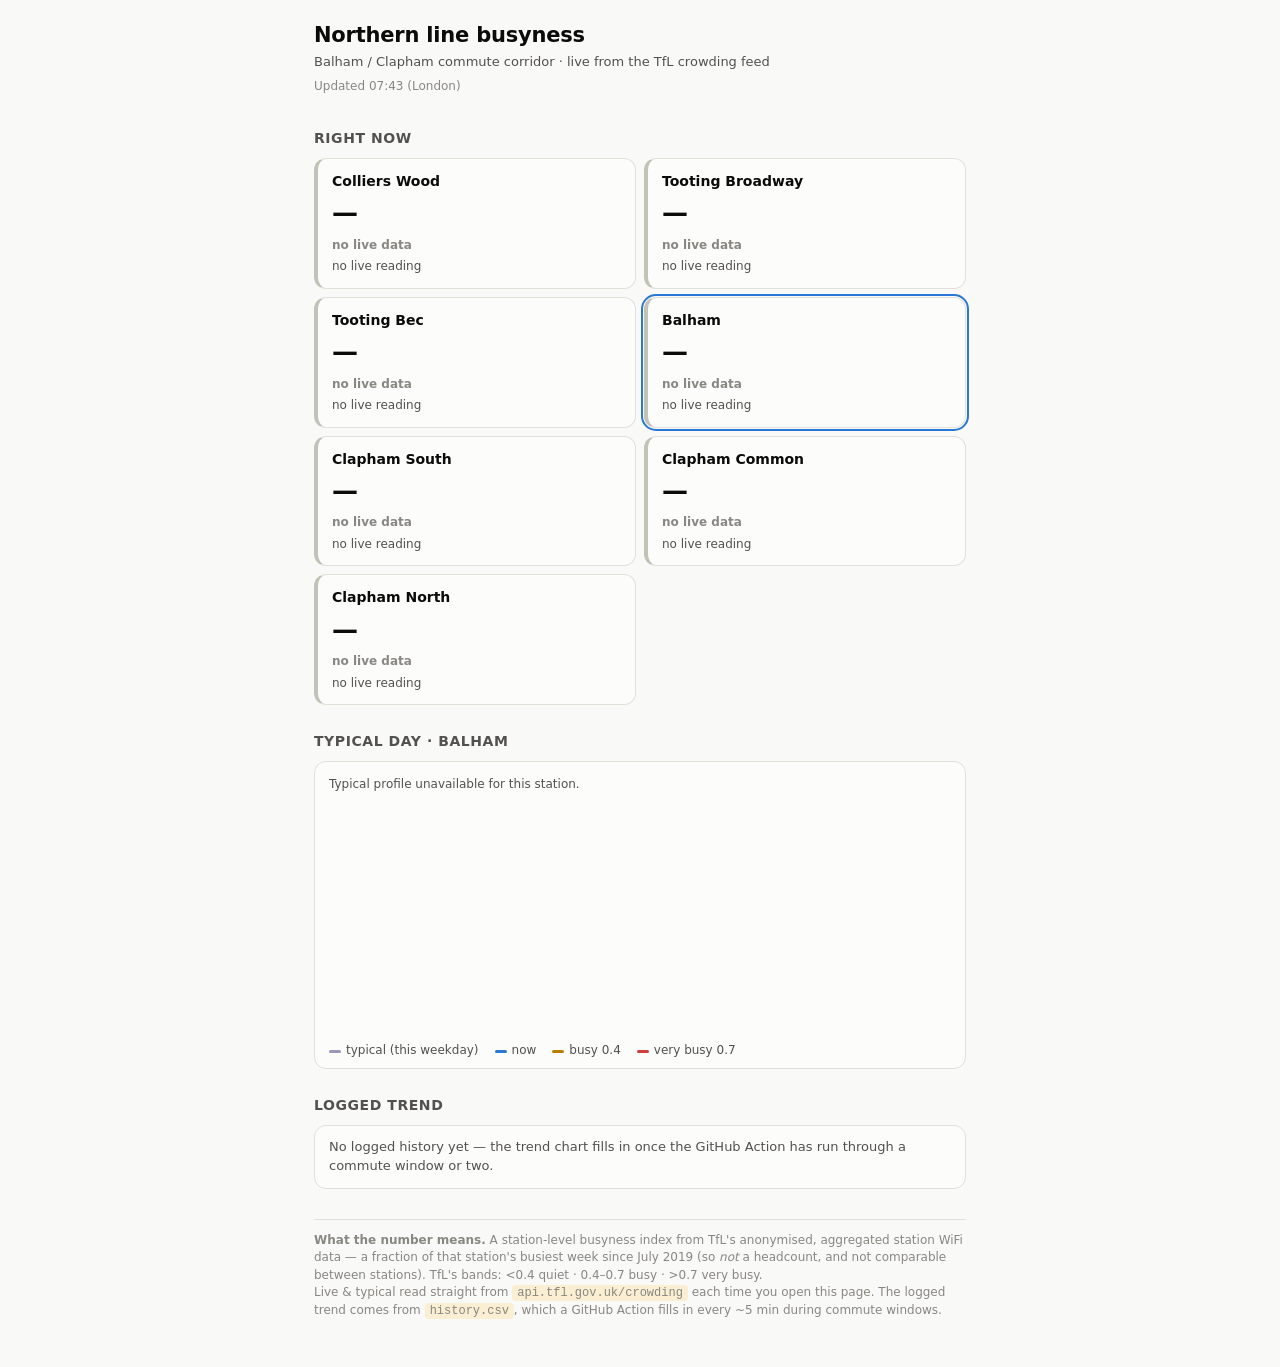
==== crowding-tracker/dashboard.html @ 5bfa690c "Add Northern line busyness tracker (7-station crowding logger + dashboard) Logs TfL near-real-time c" ====
<!DOCTYPE html>
<html lang="en">
<head>
  <meta charset="utf-8">
  <meta name="viewport" content="width=device-width, initial-scale=1">
  <title>Northern line busyness – Balham/Clapham corridor</title>
  <style>
    /* ── Design tokens (shared look with the dock-alerter dashboard) ── */
    :root {
      --surface: #fcfcfb;
      --page:    #f9f9f7;
      --ink-1:   #0b0b0b;
      --ink-2:   #52514e;
      --ink-m:   #898781;
      --grid:    #e1e0d9;
      --axis:    #c3c2b7;
      --line:    #2a78d6;
      --typ:     #9a97b8;
      --quiet:   #0ca30c;
      --quiet-bg: rgba(12,163,12,0.10);
      --busy:    #b97f00;
      --busy-bg: rgba(250,178,25,0.16);
      --vbusy:   #d03b3b;
      --vbusy-bg: rgba(208,59,59,0.10);
    }
    @media (prefers-color-scheme: dark) {
      :root {
        --surface: #1a1a19;
        --page:    #0d0d0d;
        --ink-1:   #ffffff;
        --ink-2:   #c3c2b7;
        --ink-m:   #898781;
        --grid:    #2c2c2a;
        --axis:    #383835;
        --line:    #3987e5;
        --typ:     #6f6c8e;
        --quiet:   #17b517;
        --busy:    #fab219;
        --vbusy:   #e5544f;
      }
    }
    *, *::before, *::after { box-sizing: border-box; margin: 0; padding: 0; }
    html { -webkit-text-size-adjust: 100%; }
    body {
      font-family: system-ui, -apple-system, "Segoe UI", sans-serif;
      font-size: 15px; line-height: 1.45;
      background: var(--page); color: var(--ink-1);
      max-width: 680px; margin: 0 auto; padding: 0 14px 48px;
    }
    header { padding: 20px 0 6px; }
    h1 { font-size: 21px; font-weight: 650; letter-spacing: -0.01em; }
    .sub { color: var(--ink-2); font-size: 13px; margin-top: 3px; }
    .updated { color: var(--ink-m); font-size: 12px; margin-top: 6px; }
    h2 { font-size: 14px; font-weight: 600; color: var(--ink-2);
         text-transform: uppercase; letter-spacing: 0.04em;
         margin: 26px 0 10px; }

    /* ── Live station tiles ─────────────────────────────────────── */
    .tiles { display: grid; grid-template-columns: 1fr 1fr; gap: 8px; }
    @media (max-width: 460px) { .tiles { grid-template-columns: 1fr; } }
    .tile {
      background: var(--surface); border: 1px solid var(--grid);
      border-radius: 12px; padding: 12px 14px; cursor: pointer;
      display: flex; flex-direction: column; gap: 4px;
      border-left-width: 4px;
    }
    .tile.sel { outline: 2px solid var(--line); outline-offset: 1px; }
    .tile .name { font-weight: 600; font-size: 14px; }
    .tile .val { font-size: 26px; font-weight: 680; letter-spacing: -0.02em; }
    .tile .band { font-size: 12px; font-weight: 600; }
    .tile .vs { font-size: 12px; color: var(--ink-2); }
    .tile.quiet  { border-left-color: var(--quiet);  }
    .tile.busy   { border-left-color: var(--busy);   }
    .tile.vbusy  { border-left-color: var(--vbusy);  }
    .tile.none   { border-left-color: var(--axis);   }
    .band.quiet  { color: var(--quiet); }
    .band.busy   { color: var(--busy); }
    .band.vbusy  { color: var(--vbusy); }
    .band.none   { color: var(--ink-m); }

    .chartwrap { background: var(--surface); border: 1px solid var(--grid);
                 border-radius: 12px; padding: 14px 12px 8px; }
    .chart-title { font-size: 14px; font-weight: 600; margin: 0 2px 4px; }
    .chart-sub { font-size: 12px; color: var(--ink-2); margin: 0 2px 8px; }
    svg { display: block; width: 100%; height: auto; overflow: visible; }
    .legend { display: flex; gap: 16px; font-size: 12px; color: var(--ink-2);
              margin: 6px 2px 0; flex-wrap: wrap; }
    .legend span { display: inline-flex; align-items: center; gap: 5px; }
    .swatch { width: 12px; height: 3px; border-radius: 2px; display: inline-block; }

    .note { background: var(--surface); border: 1px solid var(--grid);
            border-radius: 12px; padding: 12px 14px; font-size: 13px;
            color: var(--ink-2); }
    .err { color: var(--vbusy); }
    footer { margin-top: 30px; font-size: 12px; color: var(--ink-m);
             border-top: 1px solid var(--grid); padding-top: 12px; }
    a { color: var(--line); }
    code { background: var(--busy-bg); padding: 1px 5px; border-radius: 4px;
           font-size: 12px; }
  </style>
</head>
<body>
<header>
  <h1>Northern line busyness</h1>
  <div class="sub">Balham / Clapham commute corridor · live from the TfL crowding feed</div>
  <div class="updated" id="updated">Loading…</div>
</header>

<h2>Right now</h2>
<div class="tiles" id="tiles"></div>

<h2>Typical day · <span id="detailName">—</span></h2>
<div class="chartwrap">
  <div class="chart-sub" id="detailSub">Tap a station above to see its typical busyness through the day.</div>
  <svg id="profile" viewBox="0 0 640 240" role="img" aria-label="Typical busyness profile"></svg>
  <div class="legend">
    <span><span class="swatch" style="background:var(--typ)"></span>typical (this weekday)</span>
    <span><span class="swatch" style="background:var(--line)"></span>now</span>
    <span><span class="swatch" style="background:var(--busy)"></span>busy 0.4</span>
    <span><span class="swatch" style="background:var(--vbusy)"></span>very busy 0.7</span>
  </div>
</div>

<h2>Logged trend</h2>
<div id="trendHost"></div>

<footer>
  <p><strong>What the number means.</strong> A station-level busyness index from
  TfL's anonymised, aggregated station WiFi data — a fraction of that station's
  busiest week since July 2019 (so <em>not</em> a headcount, and not comparable
  between stations). TfL's bands: &lt;0.4 quiet · 0.4–0.7 busy · &gt;0.7 very busy.</p>
  <p>Live &amp; typical read straight from <code>api.tfl.gov.uk/crowding</code> each
  time you open this page. The logged trend comes from <code>history.csv</code>,
  which a GitHub Action fills in every ~5 min during commute windows.</p>
</footer>

<script>
"use strict";

/* ── Config (mirrors check_crowding.py) ─────────────────────────── */
const STATIONS = [
  ["940GZZLUCSD", "Colliers Wood"],
  ["940GZZLUTBY", "Tooting Broadway"],
  ["940GZZLUTBC", "Tooting Bec"],
  ["940GZZLUBLM", "Balham"],
  ["940GZZLUCPS", "Clapham South"],
  ["940GZZLUCPC", "Clapham Common"],
  ["940GZZLUCPN", "Clapham North"],
];
const CROWD = "https://api.tfl.gov.uk/crowding";
const HIST_URL = "https://raw.githubusercontent.com/hsimmonds01/Claude/main/crowding-tracker/history.csv";
const QUIET_BELOW = 0.4, BUSY_BELOW = 0.7;
const SVGNS = "http://www.w3.org/2000/svg";
const css = n => getComputedStyle(document.documentElement).getPropertyValue(n).trim();
const DOW = ["SUN","MON","TUE","WED","THU","FRI","SAT"];

function sv(tag, attrs) {
  const e = document.createElementNS(SVGNS, tag);
  if (attrs) for (const [k, v] of Object.entries(attrs)) e.setAttribute(k, v);
  return e;
}
function bandOf(p) {
  if (p == null) return "none";
  if (p < QUIET_BELOW) return "quiet";
  if (p <= BUSY_BELOW) return "busy";
  return "vbusy";
}
const bandLabel = { quiet: "quiet", busy: "busy", vbusy: "very busy", none: "no live data" };

/* London wall-clock parts for any instant (never parse locale strings). */
const LON = new Intl.DateTimeFormat("en-GB", {
  timeZone: "Europe/London", hourCycle: "h23", weekday: "short",
  hour: "2-digit", minute: "2-digit",
});
function londonNow(date) {
  const p = {};
  for (const part of LON.formatToParts(date)) p[part.type] = part.value;
  return { dow: p.weekday.toUpperCase().slice(0,3), mins: +p.hour * 60 + +p.minute };
}

/* ── State ──────────────────────────────────────────────────────── */
const live = {};     // naptan -> {p|null, available, name}
const typical = {};  // naptan -> daysOfWeek array
let selected = STATIONS[3][0];  // default: Balham

/* ── Fetch ──────────────────────────────────────────────────────── */
async function getJSON(url) {
  const r = await fetch(url);
  if (!r.ok) throw new Error(url.split("/crowding")[1] + " → " + r.status);
  return r.json();
}
async function loadLive() {
  await Promise.all(STATIONS.map(async ([id, name]) => {
    try {
      const d = await getJSON(`${CROWD}/${id}/Live`);
      const ok = d && d.dataAvailable === true && typeof d.percentageOfBaseline === "number";
      live[id] = { p: ok ? d.percentageOfBaseline : null, available: !!(d && d.dataAvailable), name };
    } catch (e) {
      live[id] = { p: null, available: false, name, err: String(e.message || e) };
    }
  }));
}
async function loadTypical(id) {
  if (typical[id]) return typical[id];
  const d = await getJSON(`${CROWD}/${id}`);
  typical[id] = (d && d.daysOfWeek) || [];
  return typical[id];
}

/* Typical value for a station at a given weekday + minutes-past-midnight. */
function typicalAt(days, dow, mins) {
  const day = (days || []).find(d => (d.dayOfWeek || "").toUpperCase().startsWith(dow));
  if (!day || !day.timeBands) return null;
  for (const b of day.timeBands) {
    const [a, z] = (b.timeBand || "").split("-");
    if (!a || !z) continue;
    const s = (+a.slice(0,2)) * 60 + (+a.slice(3,5));
    const e = (+z.slice(0,2)) * 60 + (+z.slice(3,5));
    const end = e === 0 ? 24*60 : e;
    if (mins >= s && mins < end) return b.percentageOfBaseLine;
  }
  return null;
}

/* ── Render: live tiles ─────────────────────────────────────────── */
function renderTiles() {
  const host = document.getElementById("tiles");
  host.innerHTML = "";
  const now = londonNow(new Date());
  for (const [id, name] of STATIONS) {
    const L = live[id] || { p: null, available: false };
    const band = bandOf(L.p);
    const tile = document.createElement("div");
    tile.className = `tile ${band}` + (id === selected ? " sel" : "");
    tile.onclick = () => selectStation(id);

    const nm = document.createElement("div"); nm.className = "name"; nm.textContent = name;
    const val = document.createElement("div"); val.className = "val";
    val.textContent = L.p == null ? "—" : Math.round(L.p * 100) + "%";
    const bd = document.createElement("div"); bd.className = `band ${band}`;
    bd.textContent = bandLabel[band];

    const vs = document.createElement("div"); vs.className = "vs";
    const days = typical[id];
    const typ = days ? typicalAt(days, now.dow, now.mins) : null;
    if (L.p != null && typ != null) {
      const diff = Math.round((L.p - typ) * 100);
      vs.textContent = diff === 0 ? "as usual for now"
        : `${Math.abs(diff)}% ${diff > 0 ? "busier" : "quieter"} than usual`;
    } else if (!L.available) {
      vs.textContent = "no live reading";
    } else {
      vs.textContent = "";
    }
    tile.append(nm, val, bd, vs);
    host.append(tile);
  }
}

/* ── Render: typical-day profile for the selected station ───────── */
function renderProfile() {
  const [, name] = STATIONS.find(s => s[0] === selected) || [null, "—"];
  document.getElementById("detailName").textContent = name;
  const svg = document.getElementById("profile");
  svg.innerHTML = "";
  const days = typical[selected];
  const now = londonNow(new Date());
  const sub = document.getElementById("detailSub");
  if (!days || !days.length) { sub.textContent = "Typical profile unavailable for this station."; return; }
  const day = days.find(d => (d.dayOfWeek || "").toUpperCase().startsWith(now.dow));
  if (!day) { sub.textContent = "No typical profile for today."; return; }
  sub.textContent = `Typical ${new Date().toLocaleDateString("en-GB",{weekday:"long"})}, 15-min bands. `
    + `Baseline 1.0 = the station's busiest week since 2019.`;

  const W = 640, H = 240, ml = 34, mr = 8, mt = 10, mb = 22;
  const iw = W - ml - mr, ih = H - mt - mb;
  const bands = day.timeBands;
  const maxV = Math.max(0.8, ...bands.map(b => b.percentageOfBaseLine || 0)) * 1.1;
  const x = i => ml + (i / (bands.length - 1)) * iw;
  const y = v => mt + ih - (v / maxV) * ih;

  // gridlines + threshold lines at 0.4 / 0.7
  for (const [v, col] of [[0.4, css("--busy")], [0.7, css("--vbusy")]]) {
    if (v > maxV) continue;
    svg.append(sv("line", { x1: ml, y1: y(v), x2: W - mr, y2: y(v),
      stroke: col, "stroke-width": 1, "stroke-dasharray": "4 4", opacity: 0.7 }));
  }
  // y axis labels
  for (let v = 0; v <= maxV; v += 0.2) {
    svg.append(sv("line", { x1: ml, y1: y(v), x2: W - mr, y2: y(v),
      stroke: css("--grid"), "stroke-width": 1, opacity: 0.6 }));
    const t = sv("text", { x: ml - 5, y: y(v) + 3, "text-anchor": "end",
      "font-size": 10, fill: css("--ink-m") });
    t.textContent = v.toFixed(1); svg.append(t);
  }
  // x axis labels every 3h
  for (let h = 0; h <= 24; h += 3) {
    const i = Math.min(bands.length - 1, Math.round((h * 60 / (24 * 60)) * (bands.length - 1)));
    const t = sv("text", { x: x(i), y: H - 6, "text-anchor": "middle",
      "font-size": 10, fill: css("--ink-m") });
    t.textContent = String(h).padStart(2, "0"); svg.append(t);
  }
  // typical line
  const pts = bands.map((b, i) => `${x(i)},${y(b.percentageOfBaseLine || 0)}`).join(" ");
  svg.append(sv("polyline", { points: pts, fill: "none",
    stroke: css("--typ"), "stroke-width": 2 }));

  // "now" marker + live dot
  const nowI = Math.min(bands.length - 1, Math.round((now.mins / (24 * 60)) * (bands.length - 1)));
  svg.append(sv("line", { x1: x(nowI), y1: mt, x2: x(nowI), y2: mt + ih,
    stroke: css("--line"), "stroke-width": 1.5, opacity: 0.5 }));
  const L = live[selected];
  if (L && L.p != null) {
    svg.append(sv("circle", { cx: x(nowI), cy: y(L.p), r: 5,
      fill: css("--line") }));
  }
}

function selectStation(id) {
  selected = id;
  renderTiles();
  loadTypical(id).then(renderProfile).catch(() => renderProfile());
}

/* ── Render: logged trend from history.csv ──────────────────────── */
function parseCSV(text) {
  const lines = text.trim().split(/\r?\n/);
  const head = lines.shift().split(",");
  return lines.map(line => {
    // history.csv has no embedded commas in our columns, simple split is safe
    const cells = line.split(",");
    const row = {};
    head.forEach((h, i) => row[h] = cells[i]);
    return row;
  });
}
async function loadTrend() {
  const host = document.getElementById("trendHost");
  let rows;
  try {
    const r = await fetch(HIST_URL, { cache: "no-store" });
    if (!r.ok) throw new Error(r.status);
    rows = parseCSV(await r.text());
  } catch (e) {
    host.innerHTML = `<div class="note">No logged history yet — the trend chart fills
      in once the GitHub Action has run through a commute window or two.</div>`;
    return;
  }
  const forStation = rows.filter(r => r.naptan === selected && r.percentage_of_baseline !== "");
  if (!forStation.length) {
    host.innerHTML = `<div class="note">No readings logged for
      <strong>${(STATIONS.find(s=>s[0]===selected)||[])[1]||""}</strong> yet
      (${rows.length} total rows). Check back after a commute window.</div>`;
    return;
  }
  // Show the most recent ~3 days of this station's logged points, by local time-of-day.
  const recent = forStation.slice(-300);
  const W = 640, H = 200, ml = 34, mr = 8, mt = 10, mb = 22;
  const iw = W - ml - mr, ih = H - mt - mb;
  const xs = recent.map(r => {
    const hm = (r.timestamp_local || "").slice(11, 16);
    return (+hm.slice(0,2)) * 60 + (+hm.slice(3,5));
  });
  const ys = recent.map(r => +r.percentage_of_baseline);
  const maxV = Math.max(0.8, ...ys) * 1.1;
  const x = m => ml + (m / (24*60)) * iw;
  const y = v => mt + ih - (v / maxV) * ih;
  const svg = sv("svg", { viewBox: `0 0 ${W} ${H}` });
  for (const [v, col] of [[0.4, css("--busy")], [0.7, css("--vbusy")]]) {
    svg.append(sv("line", { x1: ml, y1: y(v), x2: W-mr, y2: y(v),
      stroke: col, "stroke-width": 1, "stroke-dasharray": "4 4", opacity: 0.7 }));
  }
  for (let h = 0; h <= 24; h += 3) {
    const t = sv("text", { x: x(h*60), y: H-6, "text-anchor": "middle",
      "font-size": 10, fill: css("--ink-m") });
    t.textContent = String(h).padStart(2,"0"); svg.append(t);
  }
  recent.forEach((r, i) => {
    svg.append(sv("circle", { cx: x(xs[i]), cy: y(ys[i]), r: 2.5,
      fill: css("--line"), opacity: 0.55 }));
  });
  const wrap = document.createElement("div");
  wrap.className = "chartwrap";
  const cap = document.createElement("div");
  cap.className = "chart-sub";
  cap.textContent = `${forStation.length} logged readings · busyness by time of day (most recent ${recent.length})`;
  wrap.append(cap, svg);
  host.innerHTML = "";
  host.append(wrap);
}

/* ── Boot ───────────────────────────────────────────────────────── */
async function boot() {
  const upd = document.getElementById("updated");
  try {
    await loadLive();
    await loadTypical(selected).catch(() => {});
    // warm typical for all tiles' "vs usual" (best-effort, parallel)
    Promise.all(STATIONS.map(s => loadTypical(s[0]).catch(() => {}))).then(renderTiles);
    renderTiles();
    renderProfile();
    loadTrend();
    upd.textContent = "Updated " + new Date().toLocaleTimeString("en-GB",
      { hour: "2-digit", minute: "2-digit", timeZone: "Europe/London" }) + " (London)";
  } catch (e) {
    upd.innerHTML = `<span class="err">Couldn't load live data: ${e.message}. `
      + `TfL may be rate-limiting — refresh in a moment.</span>`;
  }
}
boot();
</script>
</body>
</html>
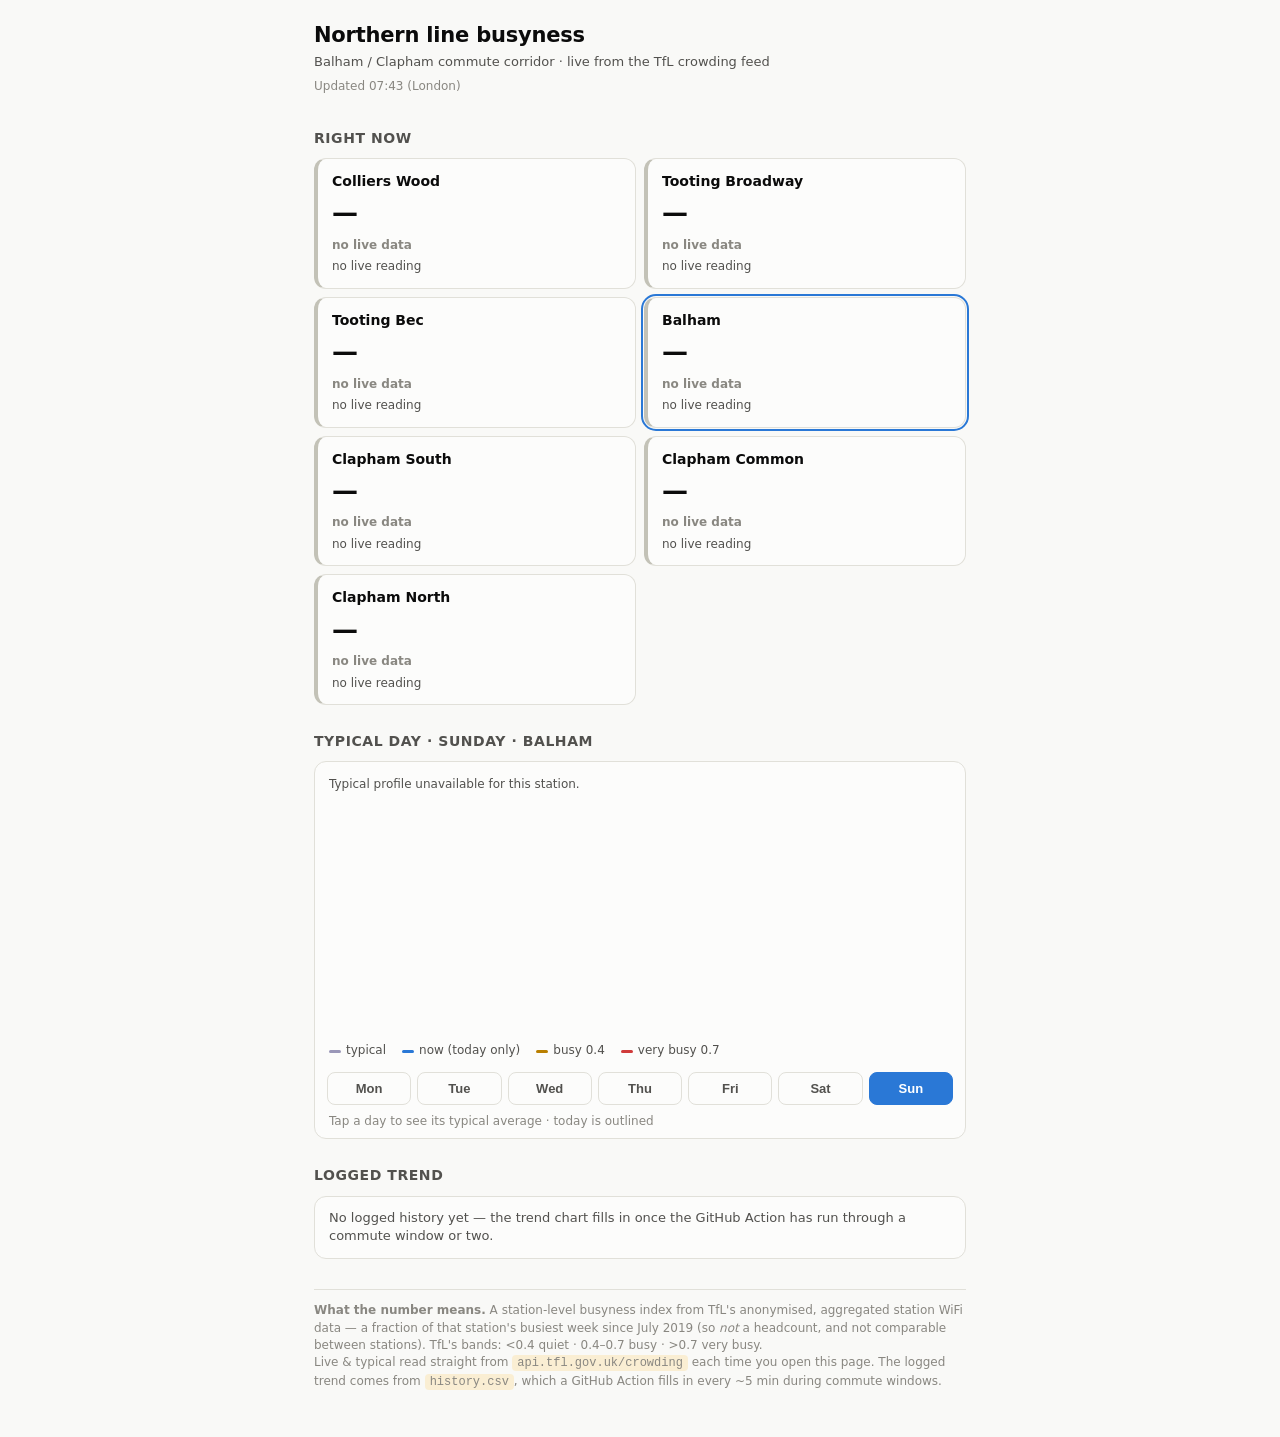
==== commit 4cf9da9e: "dashboard: add Mon-Sun day picker for the typical-profile chart A row of day buttons under the typic" ====
--- a/crowding-tracker/dashboard.html
+++ b/crowding-tracker/dashboard.html
@@ -88,6 +88,16 @@
     .legend span { display: inline-flex; align-items: center; gap: 5px; }
     .swatch { width: 12px; height: 3px; border-radius: 2px; display: inline-block; }
 
+    .daypicker { display: flex; gap: 6px; margin-top: 12px; flex-wrap: wrap; }
+    .daybtn { flex: 1 1 0; min-width: 40px; text-align: center;
+              padding: 8px 4px; border: 1px solid var(--grid);
+              border-radius: 8px; background: var(--surface);
+              color: var(--ink-2); font-size: 13px; font-weight: 600;
+              cursor: pointer; -webkit-appearance: none; }
+    .daybtn.today { border-color: var(--line); }
+    .daybtn.sel { background: var(--line); color: #fff; border-color: var(--line); }
+    .daypicker-hint { font-size: 12px; color: var(--ink-m); margin: 8px 2px 0; }
+
     .note { background: var(--surface); border: 1px solid var(--grid);
             border-radius: 12px; padding: 12px 14px; font-size: 13px;
             color: var(--ink-2); }
@@ -114,11 +124,13 @@
   <div class="chart-sub" id="detailSub">Tap a station above to see its typical busyness through the day.</div>
   <svg id="profile" viewBox="0 0 640 240" role="img" aria-label="Typical busyness profile"></svg>
   <div class="legend">
-    <span><span class="swatch" style="background:var(--typ)"></span>typical (this weekday)</span>
-    <span><span class="swatch" style="background:var(--line)"></span>now</span>
+    <span><span class="swatch" style="background:var(--typ)"></span>typical</span>
+    <span><span class="swatch" style="background:var(--line)"></span>now (today only)</span>
     <span><span class="swatch" style="background:var(--busy)"></span>busy 0.4</span>
     <span><span class="swatch" style="background:var(--vbusy)"></span>very busy 0.7</span>
   </div>
+  <div class="daypicker" id="dayPicker"></div>
+  <div class="daypicker-hint">Tap a day to see its typical average · today is outlined</div>
 </div>
 
 <h2>Logged trend</h2>
@@ -182,6 +194,11 @@
 const live = {};     // naptan -> {p|null, available, name}
 const typical = {};  // naptan -> daysOfWeek array
 let selected = STATIONS[3][0];  // default: Balham
+let selectedDay = londonNow(new Date()).dow;  // profile day-of-week, default today
+const DAYS = [["MON","Mon"],["TUE","Tue"],["WED","Wed"],["THU","Thu"],
+              ["FRI","Fri"],["SAT","Sat"],["SUN","Sun"]];
+const DAY_FULL = { MON:"Monday", TUE:"Tuesday", WED:"Wednesday", THU:"Thursday",
+                   FRI:"Friday", SAT:"Saturday", SUN:"Sunday" };
 
 /* ── Fetch ──────────────────────────────────────────────────────── */
 async function getJSON(url) {
@@ -193,7 +210,11 @@
   await Promise.all(STATIONS.map(async ([id, name]) => {
     try {
       const d = await getJSON(`${CROWD}/${id}/Live`);
-      const ok = d && d.dataAvailable === true && typeof d.percentageOfBaseline === "number";
+      // Treat an exact 0 as no reading: on this feed a dataAvailable:true with
+      // percentageOfBaseline===0 is a sparse-coverage placeholder (Clapham
+      // Common/North), not a genuine empty station. Mirrors check_crowding.py.
+      const ok = d && d.dataAvailable === true
+        && typeof d.percentageOfBaseline === "number" && d.percentageOfBaseline !== 0;
       live[id] = { p: ok ? d.percentageOfBaseline : null, available: !!(d && d.dataAvailable), name };
     } catch (e) {
       live[id] = { p: null, available: false, name, err: String(e.message || e) };
@@ -260,16 +281,19 @@
 /* ── Render: typical-day profile for the selected station ───────── */
 function renderProfile() {
   const [, name] = STATIONS.find(s => s[0] === selected) || [null, "—"];
-  document.getElementById("detailName").textContent = name;
+  const now = londonNow(new Date());
+  const dow = selectedDay;
+  const fullDay = DAY_FULL[dow] || dow;
+  const isToday = dow === now.dow;
+  document.getElementById("detailName").textContent = `${fullDay} · ${name}`;
   const svg = document.getElementById("profile");
   svg.innerHTML = "";
   const days = typical[selected];
-  const now = londonNow(new Date());
   const sub = document.getElementById("detailSub");
   if (!days || !days.length) { sub.textContent = "Typical profile unavailable for this station."; return; }
-  const day = days.find(d => (d.dayOfWeek || "").toUpperCase().startsWith(now.dow));
-  if (!day) { sub.textContent = "No typical profile for today."; return; }
-  sub.textContent = `Typical ${new Date().toLocaleDateString("en-GB",{weekday:"long"})}, 15-min bands. `
+  const day = days.find(d => (d.dayOfWeek || "").toUpperCase().startsWith(dow));
+  if (!day) { sub.textContent = `No typical profile for ${fullDay}.`; return; }
+  sub.textContent = `Typical ${fullDay}, 15-min bands. `
     + `Baseline 1.0 = the station's busiest week since 2019.`;
 
   const W = 640, H = 240, ml = 34, mr = 8, mt = 10, mb = 22;
@@ -305,15 +329,36 @@
   svg.append(sv("polyline", { points: pts, fill: "none",
     stroke: css("--typ"), "stroke-width": 2 }));
 
-  // "now" marker + live dot
-  const nowI = Math.min(bands.length - 1, Math.round((now.mins / (24 * 60)) * (bands.length - 1)));
-  svg.append(sv("line", { x1: x(nowI), y1: mt, x2: x(nowI), y2: mt + ih,
-    stroke: css("--line"), "stroke-width": 1.5, opacity: 0.5 }));
-  const L = live[selected];
-  if (L && L.p != null) {
-    svg.append(sv("circle", { cx: x(nowI), cy: y(L.p), r: 5,
-      fill: css("--line") }));
-  }
+  // "now" marker + live dot -- only meaningful when viewing today's profile
+  if (isToday) {
+    const nowI = Math.min(bands.length - 1, Math.round((now.mins / (24 * 60)) * (bands.length - 1)));
+    svg.append(sv("line", { x1: x(nowI), y1: mt, x2: x(nowI), y2: mt + ih,
+      stroke: css("--line"), "stroke-width": 1.5, opacity: 0.5 }));
+    const L = live[selected];
+    if (L && L.p != null) {
+      svg.append(sv("circle", { cx: x(nowI), cy: y(L.p), r: 5,
+        fill: css("--line") }));
+    }
+  }
+}
+
+/* Day-of-week picker under the typical-day chart. */
+function renderDayPicker() {
+  const host = document.getElementById("dayPicker");
+  host.innerHTML = "";
+  const today = londonNow(new Date()).dow;
+  for (const [dow, label] of DAYS) {
+    const b = document.createElement("button");
+    b.className = "daybtn" + (dow === selectedDay ? " sel" : "") + (dow === today ? " today" : "");
+    b.textContent = label;
+    b.onclick = () => selectDay(dow);
+    host.append(b);
+  }
+}
+function selectDay(dow) {
+  selectedDay = dow;
+  renderDayPicker();
+  renderProfile();
 }
 
 function selectStation(id) {
@@ -398,6 +443,7 @@
     // warm typical for all tiles' "vs usual" (best-effort, parallel)
     Promise.all(STATIONS.map(s => loadTypical(s[0]).catch(() => {}))).then(renderTiles);
     renderTiles();
+    renderDayPicker();
     renderProfile();
     loadTrend();
     upd.textContent = "Updated " + new Date().toLocaleTimeString("en-GB",
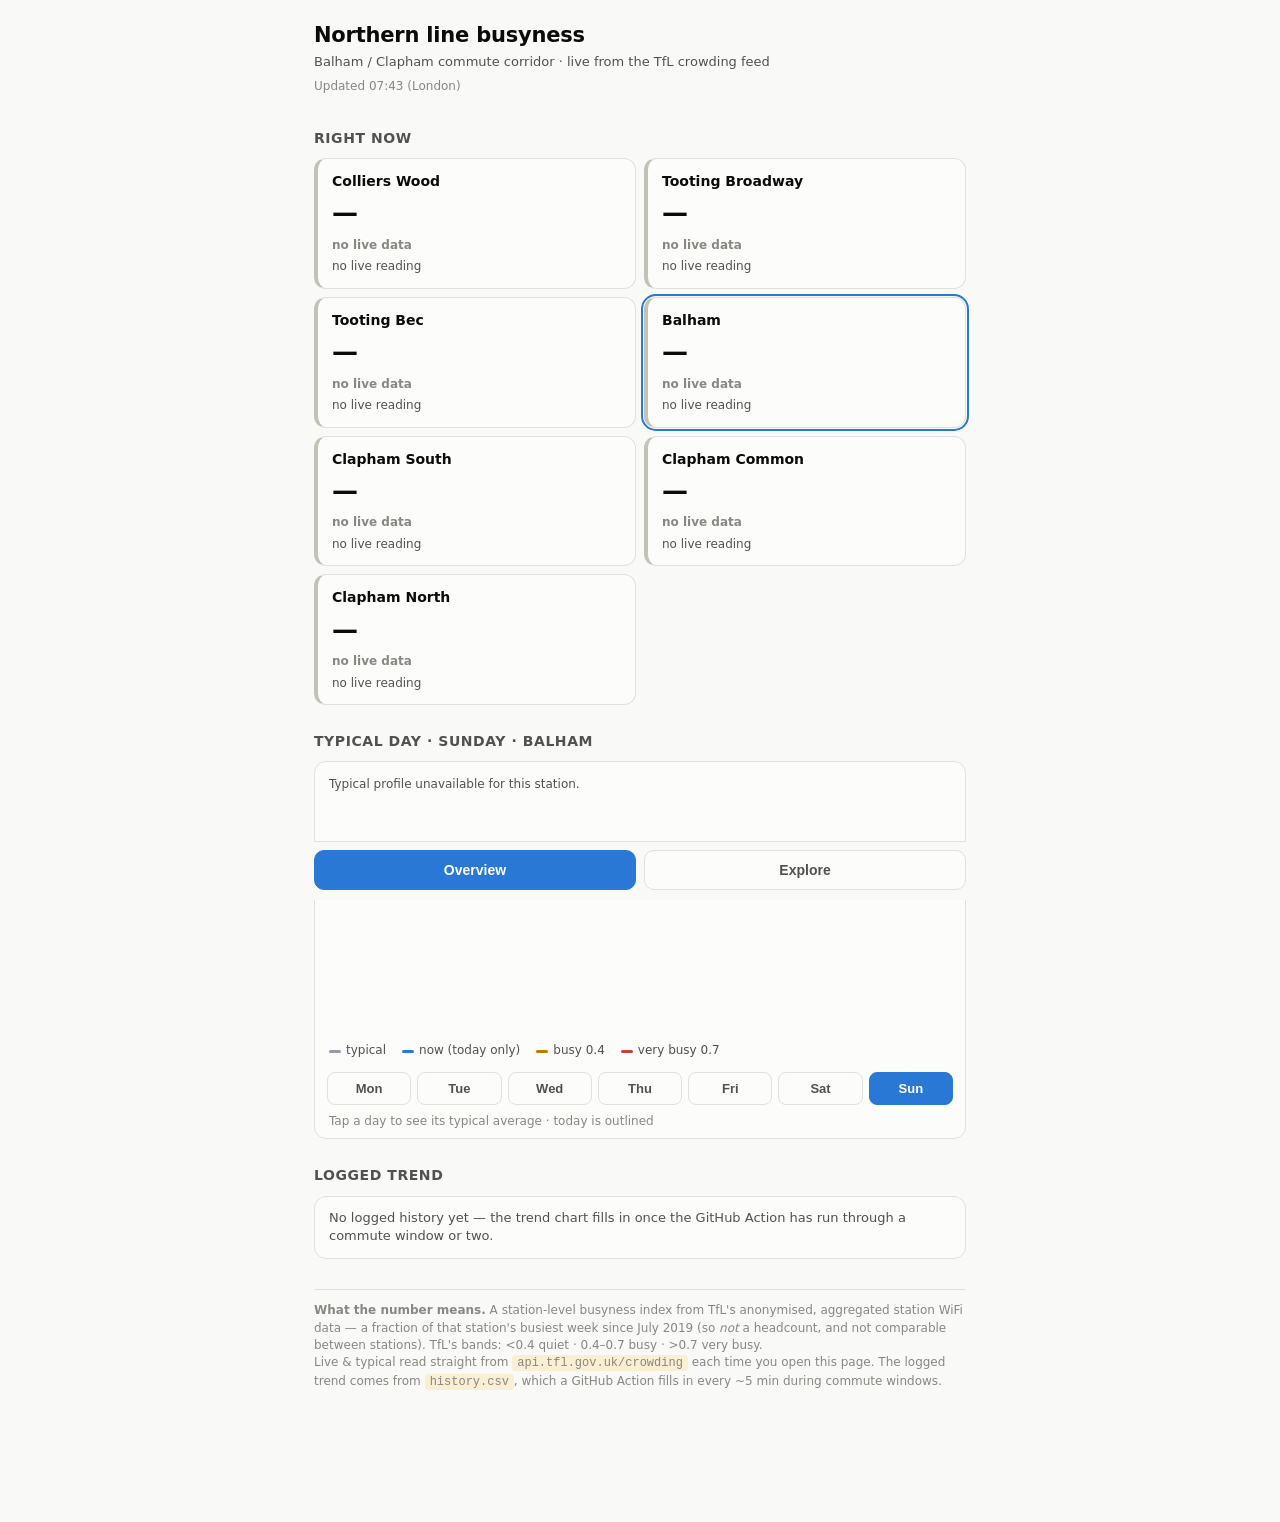
==== commit 2f44ed51: "dashboard: add Explore tab with detailed typical-profile browser New bottom tab bar (Overview / Expl" ====
--- a/crowding-tracker/dashboard.html
+++ b/crowding-tracker/dashboard.html
@@ -98,6 +98,37 @@
     .daybtn.sel { background: var(--line); color: #fff; border-color: var(--line); }
     .daypicker-hint { font-size: 12px; color: var(--ink-m); margin: 8px 2px 0; }
 
+    /* Explore view */
+    #tabbar { position: sticky; bottom: 0; z-index: 5; display: flex; gap: 8px;
+              background: var(--page); border-top: 1px solid var(--grid);
+              padding: 8px 0 10px; margin-top: 26px; }
+    .tabbtn { flex: 1; padding: 11px; border: 1px solid var(--grid);
+              border-radius: 10px; background: var(--surface); color: var(--ink-2);
+              font-size: 14px; font-weight: 650; cursor: pointer; -webkit-appearance: none; }
+    .tabbtn.active { background: var(--line); color: #fff; border-color: var(--line); }
+    .ex-controls { display: flex; flex-direction: column; gap: 10px; margin-bottom: 12px; }
+    .ex-field { font-size: 12px; color: var(--ink-2); display: flex; flex-direction: column; gap: 4px; }
+    .ex-field select { font-size: 15px; padding: 9px; border: 1px solid var(--grid);
+                       border-radius: 8px; background: var(--surface); color: var(--ink-1); }
+    .rangepicker { display: flex; gap: 6px; flex-wrap: wrap; }
+    .rangebtn { flex: 1 1 0; min-width: 60px; text-align: center; padding: 8px 4px;
+                border: 1px solid var(--grid); border-radius: 8px; background: var(--surface);
+                color: var(--ink-2); font-size: 12px; font-weight: 600; cursor: pointer;
+                -webkit-appearance: none; }
+    .rangebtn.sel { background: var(--line); color: #fff; border-color: var(--line); }
+    .ex-readout { font-size: 14px; font-weight: 650; margin: 10px 2px 0;
+                  min-height: 20px; color: var(--ink-1); }
+    #exploreChart { touch-action: none; }
+    .sumrow { display: flex; align-items: center; gap: 9px; padding: 9px 4px;
+              font-size: 14px; border-bottom: 1px solid var(--grid); }
+    .sumrow:last-child { border-bottom: none; }
+    .sumrow .dot { width: 10px; height: 10px; border-radius: 50%; flex: 0 0 auto; }
+    .dot.vbusy { background: var(--vbusy); } .dot.busy { background: var(--busy); }
+    .dot.quiet { background: var(--quiet); } .dot.peak { background: var(--line); }
+    .sumrow.card { background: var(--surface); border: 1px solid var(--grid);
+                   border-radius: 10px; margin-bottom: 6px; border-bottom: 1px solid var(--grid); }
+    .sum-none { color: var(--ink-m); }
+
     .note { background: var(--surface); border: 1px solid var(--grid);
             border-radius: 12px; padding: 12px 14px; font-size: 13px;
             color: var(--ink-2); }
@@ -116,6 +147,7 @@
   <div class="updated" id="updated">Loading…</div>
 </header>
 
+<section id="view-overview">
 <h2>Right now</h2>
 <div class="tiles" id="tiles"></div>
 
@@ -145,6 +177,38 @@
   time you open this page. The logged trend comes from <code>history.csv</code>,
   which a GitHub Action fills in every ~5 min during commute windows.</p>
 </footer>
+</section>
+
+<section id="view-explore" hidden>
+  <h2>Explore typical profiles</h2>
+  <div class="ex-controls">
+    <label class="ex-field">Station
+      <select id="exStation"></select>
+    </label>
+    <div class="daypicker" id="exDayPicker"></div>
+    <div class="rangepicker" id="exRangePicker"></div>
+  </div>
+  <div class="chartwrap">
+    <div class="chart-sub" id="exStationName">—</div>
+    <svg id="exploreChart" viewBox="0 0 640 300" role="img" aria-label="Typical profile detail"></svg>
+    <div class="ex-readout" id="exploreReadout">Tap or drag across the chart to read any time.</div>
+    <div class="legend">
+      <span><span class="swatch" style="background:var(--typ)"></span>typical</span>
+      <span><span class="swatch" style="background:var(--line);opacity:0.3"></span>AM/PM peak window</span>
+      <span><span class="swatch" style="background:var(--busy)"></span>busy 0.4</span>
+      <span><span class="swatch" style="background:var(--vbusy)"></span>very busy 0.7</span>
+    </div>
+  </div>
+  <h2>Busy hours</h2>
+  <div id="exploreSummary"></div>
+  <p class="daypicker-hint">All times Europe/London. Values are that day's typical
+    average since 2019 — a per-station index, not comparable between stations.</p>
+</section>
+
+<nav id="tabbar">
+  <button class="tabbtn active" data-view="overview" type="button">Overview</button>
+  <button class="tabbtn" data-view="explore" type="button">Explore</button>
+</nav>
 
 <script>
 "use strict";
@@ -367,6 +431,164 @@
   loadTypical(id).then(renderProfile).catch(() => renderProfile());
 }
 
+/* ── Explore view: detailed typical-profile browser ─────────────── */
+let exStation = STATIONS[3][0];            // default: Balham
+let exDay = londonNow(new Date()).dow;     // default: today
+let exRange = "all";
+let exCtx = null;                          // render context for the scrub handler
+const RANGES = { all: [0, 1440], morning: [300, 720], afternoon: [660, 1080], evening: [960, 1440] };
+const RANGE_ORDER = [["all", "All day"], ["morning", "Morning"], ["afternoon", "Afternoon"], ["evening", "Evening"]];
+
+function bandStart(b) {
+  const s = (b.timeBand || "").slice(0, 5);
+  return (+s.slice(0, 2)) * 60 + (+s.slice(3, 5));
+}
+function fmtMin(m) {
+  m = Math.round(m); if (m > 1440) m = 1440;
+  return String(Math.floor(m / 60)).padStart(2, "0") + ":" + String(m % 60).padStart(2, "0");
+}
+function contiguous(bands, thr) {
+  const out = []; let start = null;
+  for (const b of bands) {
+    const on = (b.v || 0) >= thr;
+    if (on && start === null) start = b.mins;
+    else if (!on && start !== null) { out.push([start, b.mins]); start = null; }
+  }
+  if (start !== null) out.push([start, 1440]);
+  return out;
+}
+function labelFor(v) { return v < 0.4 ? "quiet" : v <= 0.7 ? "busy" : "very busy"; }
+
+function populateExStation() {
+  const sel = document.getElementById("exStation");
+  if (sel.options.length !== STATIONS.length) {
+    sel.innerHTML = "";
+    for (const [id, name] of STATIONS) {
+      const o = document.createElement("option"); o.value = id; o.textContent = name; sel.append(o);
+    }
+    sel.onchange = () => { exStation = sel.value; loadTypical(exStation).then(renderExplore).catch(renderExplore); };
+  }
+  sel.value = exStation;
+}
+function renderExChips() {
+  const dh = document.getElementById("exDayPicker"); dh.innerHTML = "";
+  const today = londonNow(new Date()).dow;
+  for (const [dow, label] of DAYS) {
+    const b = document.createElement("button");
+    b.className = "daybtn" + (dow === exDay ? " sel" : "") + (dow === today ? " today" : "");
+    b.textContent = label; b.onclick = () => { exDay = dow; renderExplore(); }; dh.append(b);
+  }
+  const rh = document.getElementById("exRangePicker"); rh.innerHTML = "";
+  for (const [key, label] of RANGE_ORDER) {
+    const b = document.createElement("button");
+    b.className = "rangebtn" + (key === exRange ? " sel" : "");
+    b.textContent = label; b.onclick = () => { exRange = key; renderExplore(); }; rh.append(b);
+  }
+}
+
+function renderExplore() {
+  populateExStation(); renderExChips();
+  const nm = STATIONS.find(s => s[0] === exStation);
+  const chart = document.getElementById("exploreChart"); chart.innerHTML = "";
+  const sum = document.getElementById("exploreSummary");
+  const readout = document.getElementById("exploreReadout");
+  document.getElementById("exStationName").textContent =
+    (nm ? nm[1] : "") + " · typical " + (DAY_FULL[exDay] || exDay);
+  exCtx = null; readout.textContent = "Tap or drag across the chart to read any time.";
+  const days = typical[exStation];
+  if (!days || !days.length) { sum.innerHTML = '<div class="note">Typical profile unavailable for this station.</div>'; return; }
+  const day = days.find(d => (d.dayOfWeek || "").toUpperCase().startsWith(exDay));
+  if (!day) { sum.innerHTML = '<div class="note">No typical profile for this day.</div>'; return; }
+
+  const all = (day.timeBands || []).map(b => ({ v: b.percentageOfBaseLine || 0, mins: bandStart(b) }));
+  const [rlo, rhi] = RANGES[exRange];
+  const bands = all.filter(b => b.mins >= rlo && b.mins < rhi);
+  if (!bands.length) { sum.innerHTML = '<div class="note">No data in this range.</div>'; return; }
+
+  const W = 640, H = 300, ml = 36, mr = 10, mt = 12, mb = 26, iw = W - ml - mr, ih = H - mt - mb;
+  const maxV = Math.max(0.8, ...all.map(b => b.v)) * 1.1;
+  const x = m => ml + ((m - rlo) / (rhi - rlo)) * iw;
+  const y = v => mt + ih - (v / maxV) * ih;
+
+  // shade AM/PM peak windows from TfL's own fields
+  for (const key of ["amPeakTimeBand", "pmPeakTimeBand"]) {
+    const pb = day[key]; if (!pb) continue;
+    const [a, z] = pb.split("-"); if (!a || !z) continue;
+    const s = (+a.slice(0, 2)) * 60 + (+a.slice(3, 5)), e = (+z.slice(0, 2)) * 60 + (+z.slice(3, 5));
+    const cs = Math.max(s, rlo), ce = Math.min(e, rhi); if (ce <= cs) continue;
+    chart.append(sv("rect", { x: x(cs), y: mt, width: x(ce) - x(cs), height: ih, fill: css("--line"), opacity: 0.08 }));
+  }
+  for (const [v, col] of [[0.4, css("--busy")], [0.7, css("--vbusy")]]) {
+    if (v > maxV) continue;
+    chart.append(sv("line", { x1: ml, y1: y(v), x2: W - mr, y2: y(v), stroke: col,
+      "stroke-width": 1, "stroke-dasharray": "4 4", opacity: 0.75 }));
+  }
+  for (let v = 0; v <= maxV; v += 0.2) {
+    chart.append(sv("line", { x1: ml, y1: y(v), x2: W - mr, y2: y(v), stroke: css("--grid"), "stroke-width": 1, opacity: 0.6 }));
+    const t = sv("text", { x: ml - 5, y: y(v) + 3, "text-anchor": "end", "font-size": 10, fill: css("--ink-m") });
+    t.textContent = v.toFixed(1); chart.append(t);
+  }
+  const step = (rhi - rlo) <= 480 ? 60 : 180;
+  for (let m = Math.ceil(rlo / step) * step; m <= rhi; m += step) {
+    chart.append(sv("line", { x1: x(m), y1: mt, x2: x(m), y2: mt + ih, stroke: css("--grid"), "stroke-width": 1, opacity: 0.4 }));
+    const t = sv("text", { x: x(m), y: H - 8, "text-anchor": "middle", "font-size": 10, fill: css("--ink-m") });
+    t.textContent = fmtMin(m); chart.append(t);
+  }
+  chart.append(sv("polyline", { points: bands.map(b => `${x(b.mins)},${y(b.v)}`).join(" "),
+    fill: "none", stroke: css("--typ"), "stroke-width": 2 }));
+
+  const cur = sv("g", {}); cur.style.display = "none";
+  const cline = sv("line", { stroke: css("--line"), "stroke-width": 1.5, opacity: 0.6 });
+  const cdot = sv("circle", { r: 5, fill: css("--line") });
+  cur.append(cline, cdot); chart.append(cur);
+  exCtx = { bands, x, y, ml, mt, ih, cline, cdot, cur, readout, chart };
+
+  // Busy-hours summary (computed over the FULL day regardless of zoom)
+  const busiest = all.reduce((a, b) => b.v > a.v ? b : a, all[0]);
+  const daytime = all.filter(b => b.mins >= 360 && b.mins <= 1320);
+  const quietest = daytime.reduce((a, b) => b.v < a.v ? b : a, daytime[0]);
+  const rlist = rs => rs.length ? rs.map(([s, e]) => `${fmtMin(s)}–${fmtMin(e)}`).join(", ") : '<span class="sum-none">none</span>';
+  sum.innerHTML =
+    `<div class="sumrow card"><span class="dot peak"></span><b>Busiest</b>: ${fmtMin(busiest.mins)}–${fmtMin(busiest.mins + 15)} · ${(busiest.v * 100).toFixed(0)}%</div>` +
+    `<div class="sumrow"><span class="dot vbusy"></span><b>Very busy</b> (&gt;70%): ${rlist(contiguous(all, 0.7))}</div>` +
+    `<div class="sumrow"><span class="dot busy"></span><b>Busy or worse</b> (&gt;40%): ${rlist(contiguous(all, 0.4))}</div>` +
+    `<div class="sumrow"><span class="dot quiet"></span><b>Quietest daytime</b>: ${fmtMin(quietest.mins)}–${fmtMin(quietest.mins + 15)} · ${(quietest.v * 100).toFixed(0)}%</div>` +
+    `<div class="sumrow"><span class="dot" style="background:var(--ink-m)"></span>TfL peak windows: AM ${day.amPeakTimeBand || "—"} · PM ${day.pmPeakTimeBand || "—"}</div>`;
+}
+
+function exScrub(ev) {
+  if (!exCtx) return;
+  const { bands, x, y, ml, mt, ih, cline, cdot, cur, readout, chart } = exCtx;
+  const rect = chart.getBoundingClientRect();
+  const ratio = 640 / rect.width;
+  const clientX = ev.touches ? ev.touches[0].clientX : ev.clientX;
+  const sx = (clientX - rect.left) * ratio;
+  let best = bands[0], bd = Infinity;
+  for (const b of bands) { const d = Math.abs(x(b.mins) - sx); if (d < bd) { bd = d; best = b; } }
+  cur.style.display = "";
+  cline.setAttribute("x1", x(best.mins)); cline.setAttribute("x2", x(best.mins));
+  cline.setAttribute("y1", mt); cline.setAttribute("y2", mt + ih);
+  cdot.setAttribute("cx", x(best.mins)); cdot.setAttribute("cy", y(best.v));
+  readout.textContent = `${fmtMin(best.mins)}–${fmtMin(best.mins + 15)} · ${(best.v * 100).toFixed(0)}% · ${labelFor(best.v)}`;
+  if (ev.cancelable) ev.preventDefault();
+}
+function initExplore() {
+  const chart = document.getElementById("exploreChart");
+  chart.addEventListener("pointerdown", exScrub);
+  chart.addEventListener("pointermove", ev => { if (ev.pointerType !== "mouse" || ev.buttons) exScrub(ev); });
+  chart.addEventListener("mousemove", exScrub);
+  for (const b of document.querySelectorAll("#tabbar .tabbtn")) {
+    b.onclick = () => showView(b.dataset.view);
+  }
+}
+function showView(name) {
+  document.getElementById("view-overview").hidden = name !== "overview";
+  document.getElementById("view-explore").hidden = name !== "explore";
+  for (const b of document.querySelectorAll("#tabbar .tabbtn")) b.classList.toggle("active", b.dataset.view === name);
+  if (name === "explore") loadTypical(exStation).then(renderExplore).catch(renderExplore);
+  window.scrollTo(0, 0);
+}
+
 /* ── Render: logged trend from history.csv ──────────────────────── */
 function parseCSV(text) {
   const lines = text.trim().split(/\r?\n/);
@@ -437,6 +659,7 @@
 /* ── Boot ───────────────────────────────────────────────────────── */
 async function boot() {
   const upd = document.getElementById("updated");
+  initExplore();
   try {
     await loadLive();
     await loadTypical(selected).catch(() => {});
